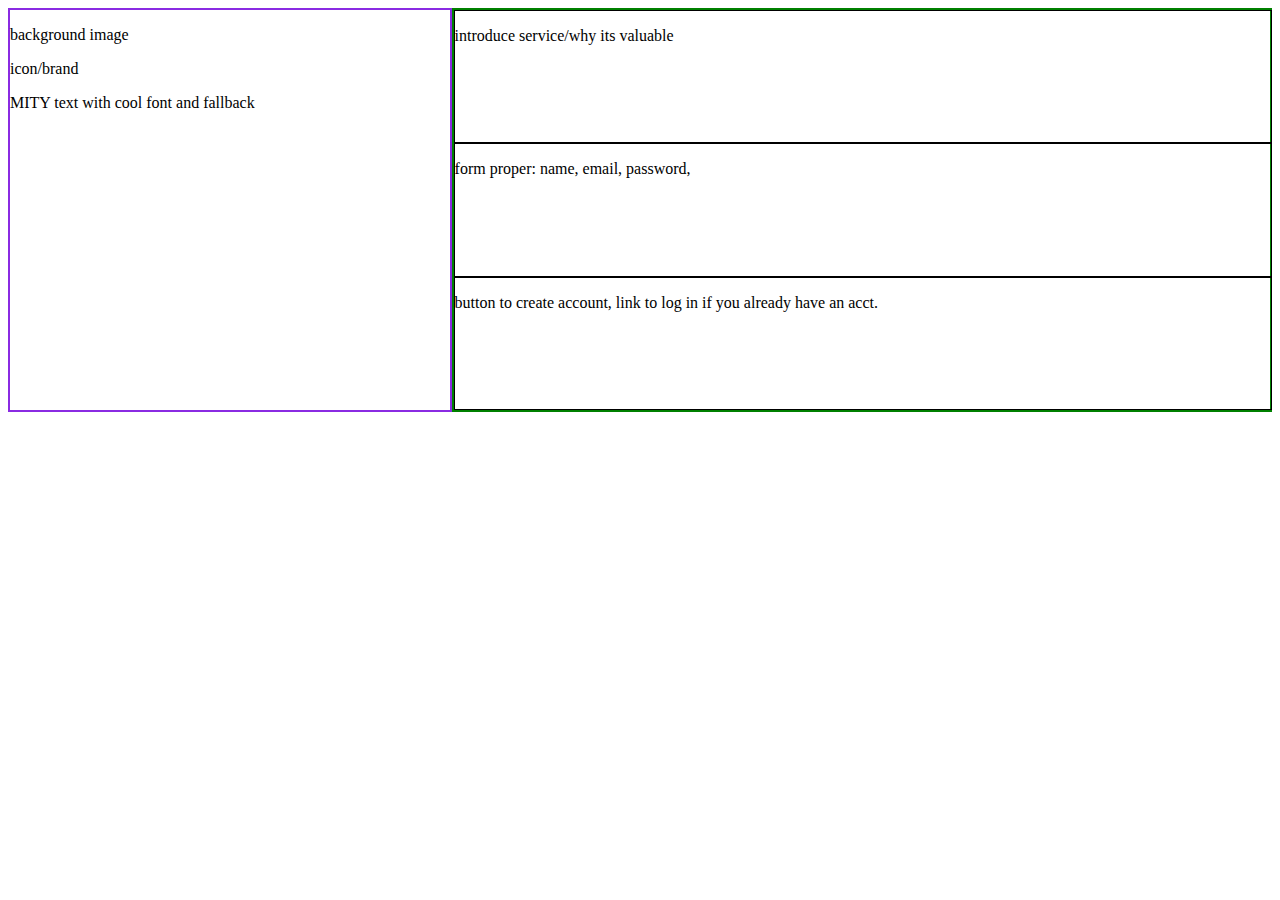
==== index.html @ b8960088 "early stages, simple layout and content ideas" ====
<!DOCTYPE html>
<html lang="en">
<head>
    <meta charset="UTF-8">
    <meta http-equiv="X-UA-Compatible" content="IE=edge">
    <meta name="viewport" content="width=device-width, initial-scale=1.0">
    <link rel="stylesheet" href="style.css">
    <title>Sign-Up Form</title>
</head>
<body>
    <div class="main">
        <div class="sidepanel">
            <p>background image</p>
            <p>icon/brand</p>
            <p>MITY text with cool font and fallback</p>
        </div>
        <div class="panel">
            <div class="row1">
                <p>introduce service/why its valuable</p>
            </div>
            <div class="row2">
                <p>form proper: name, email, password, </p>
            </div>
            <div class="row3">
                <p>button to create account, link to log in if you already have an acct.</p>
            </div>
        </div>
    </div>
</body>
</html>
---- style.css ----
.main {
    display: flex;
}
.sidepanel {
    width: 35%;
    height: 400px;
    border: 2px solid blueviolet;
}
.panel {
    width: 65%;
    height: 400px;
    border: 2px solid green;
    display: flex;
    flex-direction: column;
}
.row1, .row2, .row3 {
    width: 100%;
    height: 33.33%;
    border: 1px solid black;
}
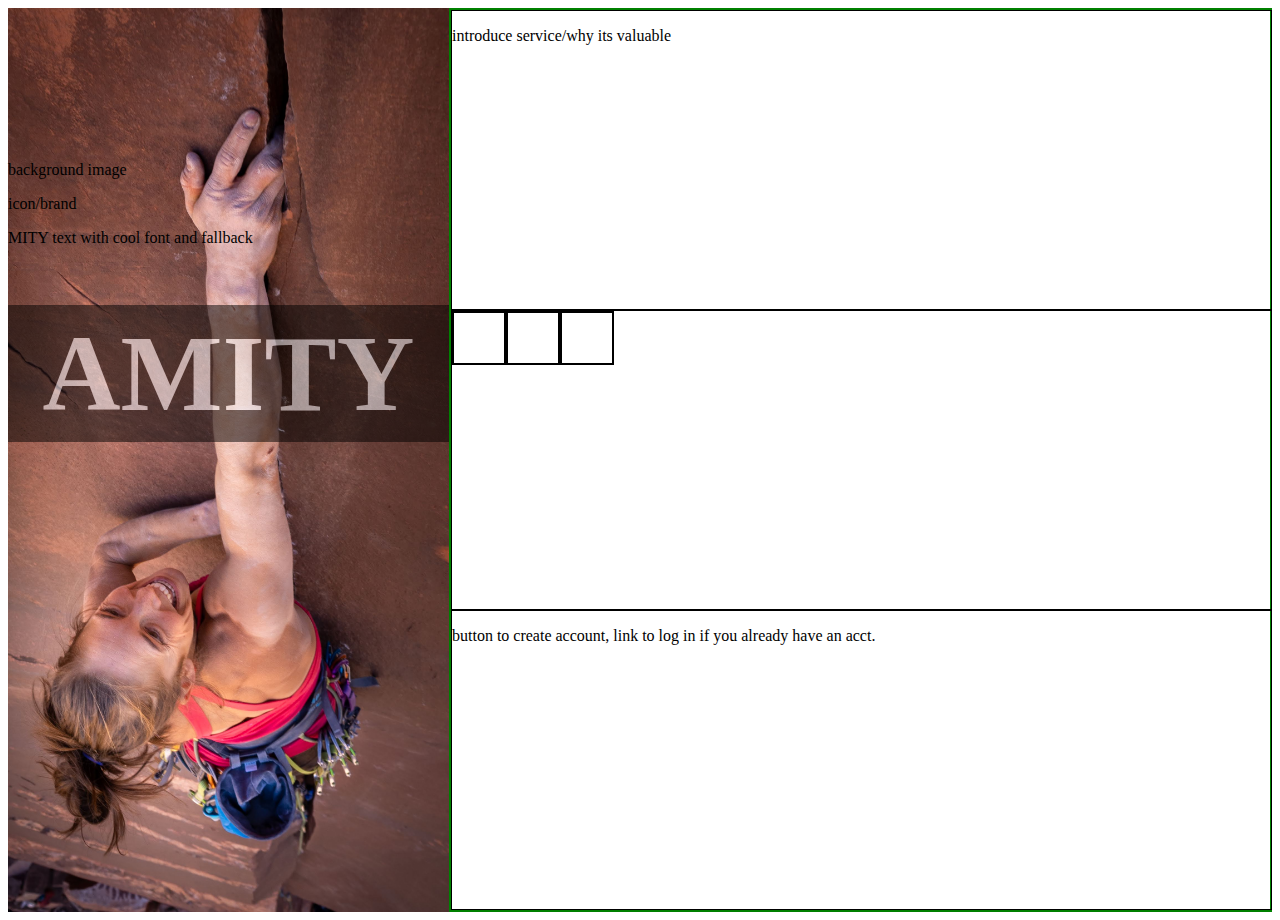
==== commit d034d6f2: "inital layout and content" ====
--- a/index.html
+++ b/index.html
@@ -10,6 +10,9 @@
 <body>
     <div class="main">
         <div class="sidepanel">
+            <div class="namebackground">
+                <div class="name">AMITY</div>
+            </div>
             <p>background image</p>
             <p>icon/brand</p>
             <p>MITY text with cool font and fallback</p>
@@ -19,7 +22,44 @@
                 <p>introduce service/why its valuable</p>
             </div>
             <div class="row2">
-                <p>form proper: name, email, password, </p>
+                <!-- <form action="/my-form-page" method="post"> -->
+                <div class="column1">
+                    <!-- <h2>Let's do it!</h2>
+                    <label for="firstname">
+                        <span>First Name: </span>
+                        <strong><abbr title="required">*</abbr></strong>
+                    </label>
+                    <input type="text" id="firstname" name="firstname">
+                    <label for="email">
+                        <span>Email</span>
+                        <strong><abbr title="required">*</abbr></strong>
+                    </label>
+                    <input type="email" id="email" name="email">
+                    <label for="password">
+                        <span>Password</span>
+                    </label>
+                    <input type="password" id="password" name="password"> -->
+                </div>
+                <div class="column2">
+                    <!-- <label for="lastname">
+                        <span>Last Name: </span>
+                        <strong><abbr title="required">*</abbr></strong>
+                    </label>
+                    <input type="text" id="lastname" name="lastname">
+                    <label for="phonenumber">
+                        <span>Phone Number</span>
+                    </label>
+                    <input type="tel" id="phonenumber" name="phonenumber">
+                    <label for="passwordconf">
+                        <span>Confirm Password</span>
+                    <input type="password" id="[asswordconf" name="passwordconf"
+                    </label> -->
+                </div>
+                <div class="column3">
+                <!-- blank -->
+                    
+                </div>
+                <!-- </form> -->
             </div>
             <div class="row3">
                 <p>button to create account, link to log in if you already have an acct.</p>
--- a/style.css
+++ b/style.css
@@ -3,12 +3,30 @@
 }
 .sidepanel {
     width: 35%;
-    height: 400px;
-    border: 2px solid blueviolet;
+    background-image: url(images/Asillyrabbit.jpg);
+    background-repeat: no-repeat;
+    background-size: cover;
+    background-position: 25%;
+}
+.namebackground {
+    height: 15vh;
+    border: 1px solid black;
+    background-color: black;
+    opacity: 0.5;
+    position: relative;
+    top: 33vh;
+    display: flex;
+    justify-content: center;
+    align-items: center;
+}
+.name {
+    font-size: 12vh;
+    font-weight: 600;
+    color: aliceblue;
 }
 .panel {
     width: 65%;
-    height: 400px;
+    height: 100vh;
     border: 2px solid green;
     display: flex;
     flex-direction: column;
@@ -17,4 +35,15 @@
     width: 100%;
     height: 33.33%;
     border: 1px solid black;
+}
+.row2 {
+    display: flex;
+    flex-direction: row;
+}
+.column1, .column2, .column3 {
+    border: 2px solid black;
+    height: 50px;
+    width: 50px;
+    /* display: flex;
+    flex-direction: row; */
 }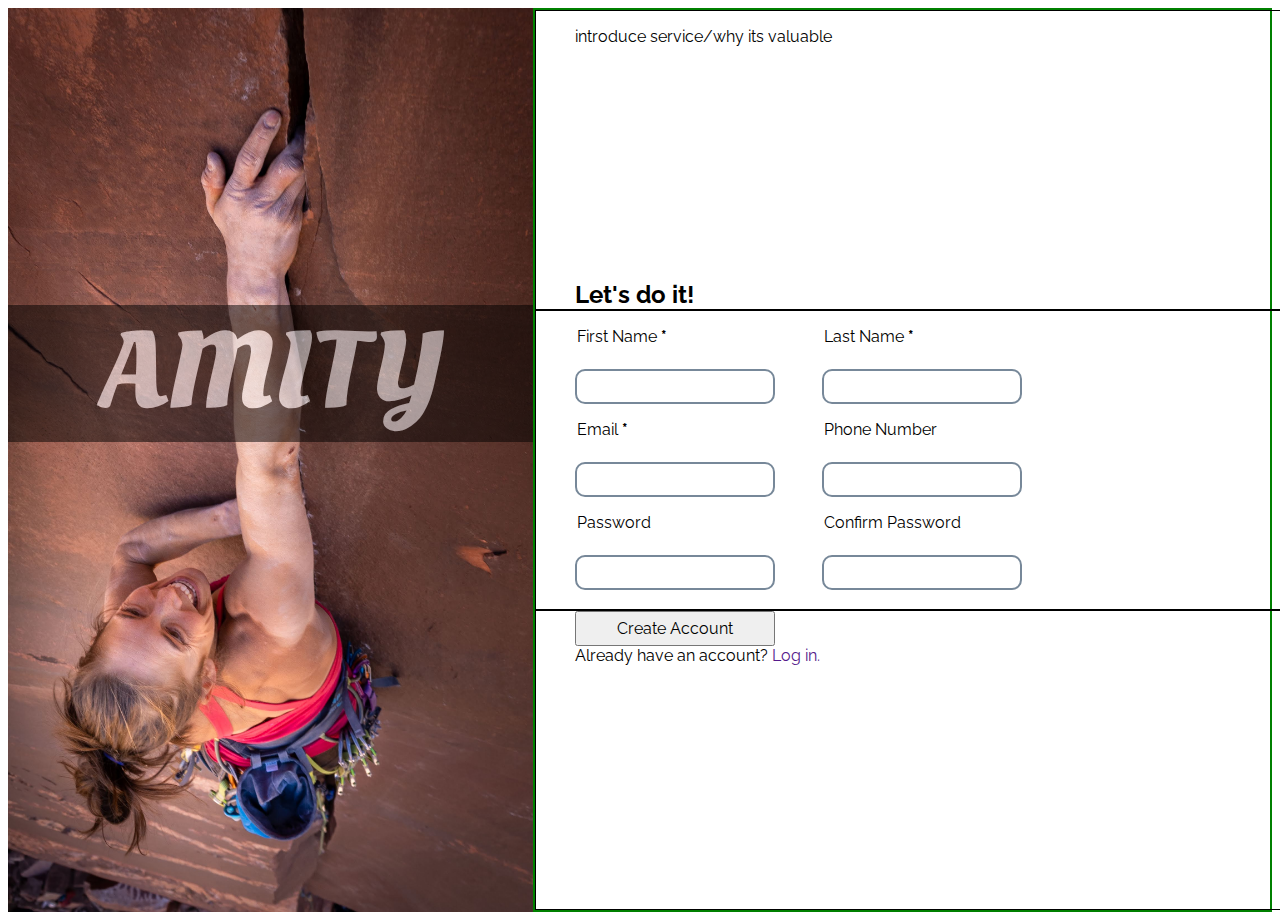
==== commit c858991a: "improved form layout/display, added fonts" ====
--- a/index.html
+++ b/index.html
@@ -5,6 +5,9 @@
     <meta http-equiv="X-UA-Compatible" content="IE=edge">
     <meta name="viewport" content="width=device-width, initial-scale=1.0">
     <link rel="stylesheet" href="style.css">
+    <link rel="preconnect" href="https://fonts.googleapis.com">
+<link rel="preconnect" href="https://fonts.gstatic.com" crossorigin>
+<link href="https://fonts.googleapis.com/css2?family=Oleo+Script:wght@400;700&family=Raleway:wght@300;500;800&display=swap" rel="stylesheet"> 
     <title>Sign-Up Form</title>
 </head>
 <body>
@@ -13,56 +16,66 @@
             <div class="namebackground">
                 <div class="name">AMITY</div>
             </div>
-            <p>background image</p>
-            <p>icon/brand</p>
-            <p>MITY text with cool font and fallback</p>
         </div>
         <div class="panel">
             <div class="row1">
                 <p>introduce service/why its valuable</p>
+                <div class="headline">
+                    <h2>Let's do it!</h2>
+                </div>
             </div>
             <div class="row2">
-                <!-- <form action="/my-form-page" method="post"> -->
-                <div class="column1">
-                    <!-- <h2>Let's do it!</h2>
+                <form action="/my-form-page" method="post">
+                <div class="block">
+                    <div class="column1">
                     <label for="firstname">
-                        <span>First Name: </span>
-                        <strong><abbr title="required">*</abbr></strong>
+                        <span>First Name</span>
+                        <strong><abbr title="Required">*</abbr></strong>
                     </label>
-                    <input type="text" id="firstname" name="firstname">
+                    <br>
+                    <input type="text" id="firstname" name="firstname"n required>
                     <label for="email">
                         <span>Email</span>
-                        <strong><abbr title="required">*</abbr></strong>
+                        <strong><abbr title="Required">*</abbr></strong>
                     </label>
-                    <input type="email" id="email" name="email">
+                    <br>
+                    <input type="email" id="email" name="email" required>
                     <label for="password">
                         <span>Password</span>
                     </label>
-                    <input type="password" id="password" name="password"> -->
+                    <br>
+                    <input type="password" id="password" name="password">
                 </div>
                 <div class="column2">
-                    <!-- <label for="lastname">
-                        <span>Last Name: </span>
-                        <strong><abbr title="required">*</abbr></strong>
+                    <label for="lastname">
+                        <span>Last Name</span>
+                        <strong><abbr title="Required">*</abbr></strong>
                     </label>
-                    <input type="text" id="lastname" name="lastname">
+                    <br>
+                    <input type="text" id="lastname" name="lastname" required>
                     <label for="phonenumber">
                         <span>Phone Number</span>
                     </label>
+                    <br>
                     <input type="tel" id="phonenumber" name="phonenumber">
                     <label for="passwordconf">
                         <span>Confirm Password</span>
-                    <input type="password" id="[asswordconf" name="passwordconf"
-                    </label> -->
+                    </label>
+                    <br>
+                    <input type="password" id="passwordconf" name="passwordconf">
+                </div>
                 </div>
                 <div class="column3">
                 <!-- blank -->
                     
                 </div>
-                <!-- </form> -->
+                </form>
             </div>
             <div class="row3">
-                <p>button to create account, link to log in if you already have an acct.</p>
+                <div class="btn">
+                    <button>Create Account</button>
+                </div>
+                <div>Already have an account? <a href="" target="_blank" title="Log in page">Log in.</a></div>
             </div>
         </div>
     </div>
--- a/style.css
+++ b/style.css
@@ -2,7 +2,7 @@
     display: flex;
 }
 .sidepanel {
-    width: 35%;
+    width: 42%;
     background-image: url(images/Asillyrabbit.jpg);
     background-repeat: no-repeat;
     background-size: cover;
@@ -20,12 +20,14 @@
     align-items: center;
 }
 .name {
+    font-family: "Oleo Script", Georgia, 'Times New Roman', Times, serif;
     font-size: 12vh;
     font-weight: 600;
     color: aliceblue;
 }
 .panel {
-    width: 65%;
+    font-family: "Raleway", Georgia, 'Times New Roman', Times, serif;
+    width: 58vw;
     height: 100vh;
     border: 2px solid green;
     display: flex;
@@ -33,17 +35,70 @@
 }
 .row1, .row2, .row3 {
     width: 100%;
-    height: 33.33%;
+    height: calc(100vh / 3);
     border: 1px solid black;
+    padding-left: 3vw;
+}
+.row1 {
+    display: flex;
+    flex-direction: column;
+    justify-content: space-between;
 }
 .row2 {
+    min-height: 220px;
     display: flex;
     flex-direction: row;
 }
-.column1, .column2, .column3 {
-    border: 2px solid black;
-    height: 50px;
-    width: 50px;
-    /* display: flex;
-    flex-direction: row; */
+h2 {
+    margin: 0;
+    padding: 0;
+}
+.block {
+    display: flex;
+    justify-content: space-between;
+    align-items: center;
+}
+.column1, .column2 {
+    width: calc(58vw / 3);
+    display: flex;
+    flex-direction: column;
+    justify-content: space-between;
+    margin-top: 8px;
+}
+input, label, select, button {
+    font-family: inherit;
+    font-size: 100%;
+    width: 200px;
+    height: 35px;
+    padding: 2px;
+    margin: 0;
+    margin-left: 0;
+    box-sizing: border-box;
+}
+input {
+    margin-top: -10px;
+    margin-bottom: 14px;
+    border: 2px solid lightslategray;
+    border-radius: 10px;
+}
+form {
+    display: flex;
+}
+abbr {
+    text-decoration: none;
+}
+a {
+    text-decoration: none;
+}
+a:link {
+
+}
+a:visited {
+
+}
+a:hover {
+
+}
+a:active {
+
 }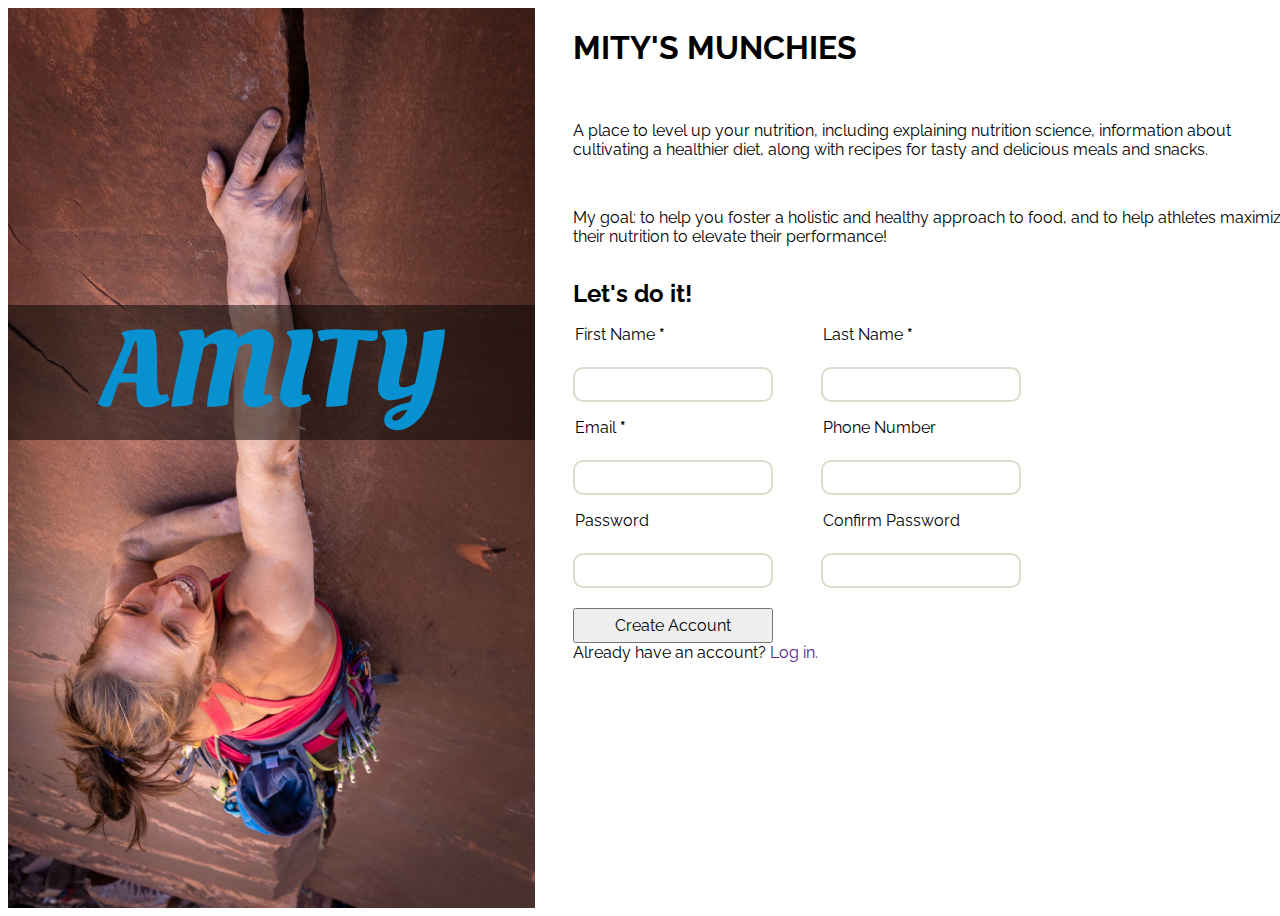
==== commit 65e8e5bf: "explored color palette options, wrote introduction" ====
--- a/index.html
+++ b/index.html
@@ -19,7 +19,9 @@
         </div>
         <div class="panel">
             <div class="row1">
-                <p>introduce service/why its valuable</p>
+                <h1 class="munchies">MITY'S MUNCHIES</h1>
+                <p>A place to level up your nutrition, including explaining nutrition science, information about cultivating a healthier diet, along with recipes for tasty and delicious meals and snacks.</p>
+                <p>My goal: to help you foster a holistic and healthy approach to food, and to help athletes maximize their nutrition to elevate their performance!</p>
                 <div class="headline">
                     <h2>Let's do it!</h2>
                 </div>
@@ -73,7 +75,7 @@
             </div>
             <div class="row3">
                 <div class="btn">
-                    <button>Create Account</button>
+                    <button type="submit">Create Account</button>
                 </div>
                 <div>Already have an account? <a href="" target="_blank" title="Log in page">Log in.</a></div>
             </div>
--- a/style.css
+++ b/style.css
@@ -10,9 +10,7 @@
 }
 .namebackground {
     height: 15vh;
-    border: 1px solid black;
-    background-color: black;
-    opacity: 0.5;
+    background-color: rgb(0, 0, 0, 0.5);
     position: relative;
     top: 33vh;
     display: flex;
@@ -22,21 +20,20 @@
 .name {
     font-family: "Oleo Script", Georgia, 'Times New Roman', Times, serif;
     font-size: 12vh;
-    font-weight: 600;
-    color: aliceblue;
+    font-weight: 700;
+    color: #0891d0;
+    opacity: 1;
 }
 .panel {
     font-family: "Raleway", Georgia, 'Times New Roman', Times, serif;
     width: 58vw;
     height: 100vh;
-    border: 2px solid green;
     display: flex;
     flex-direction: column;
 }
 .row1, .row2, .row3 {
     width: 100%;
     height: calc(100vh / 3);
-    border: 1px solid black;
     padding-left: 3vw;
 }
 .row1 {
@@ -68,6 +65,7 @@
 input, label, select, button {
     font-family: inherit;
     font-size: 100%;
+    color: black;
     width: 200px;
     height: 35px;
     padding: 2px;
@@ -78,7 +76,7 @@
 input {
     margin-top: -10px;
     margin-bottom: 14px;
-    border: 2px solid lightslategray;
+    border: 2px solid #dddbcb;
     border-radius: 10px;
 }
 form {
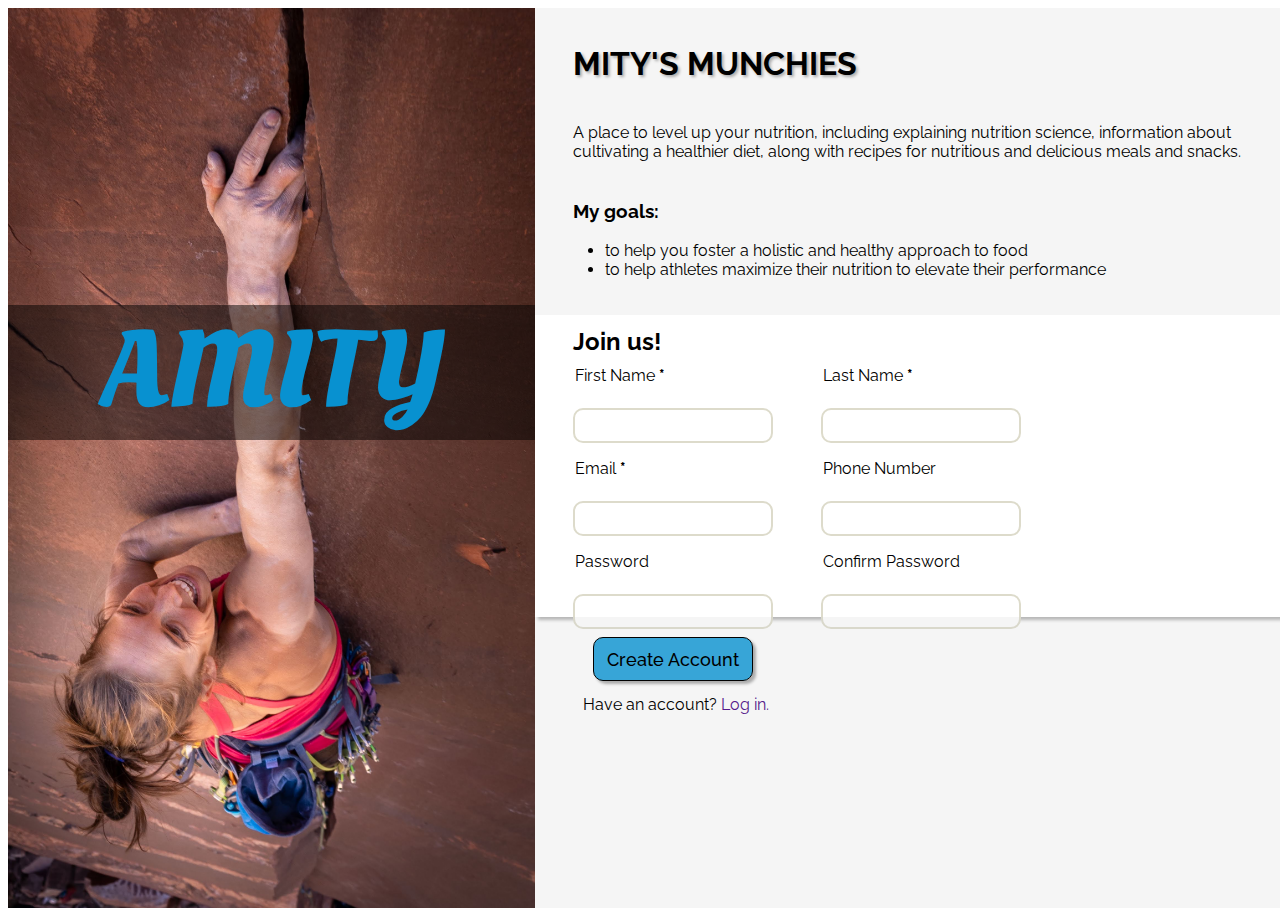
==== commit dc74fc91: "updated text content, form styling, color palette" ====
--- a/index.html
+++ b/index.html
@@ -20,13 +20,16 @@
         <div class="panel">
             <div class="row1">
                 <h1 class="munchies">MITY'S MUNCHIES</h1>
-                <p>A place to level up your nutrition, including explaining nutrition science, information about cultivating a healthier diet, along with recipes for tasty and delicious meals and snacks.</p>
-                <p>My goal: to help you foster a holistic and healthy approach to food, and to help athletes maximize their nutrition to elevate their performance!</p>
-                <div class="headline">
-                    <h2>Let's do it!</h2>
-                </div>
+                <p>A place to level up your nutrition, including explaining nutrition science, information about cultivating a healthier diet, along with recipes for nutritious and delicious meals and snacks.</p>
+                <p><h3>My goals:</h3>
+                    <ul>
+                        <li>to help you foster a holistic and healthy approach to food</li>
+                        <li>to help athletes maximize their nutrition to elevate their performance</li>
+                    </ul>
+                </p>
             </div>
             <div class="row2">
+                <div class="join"><h2>Join us!</h2></div>
                 <form action="/my-form-page" method="post">
                 <div class="block">
                     <div class="column1">
@@ -77,7 +80,7 @@
                 <div class="btn">
                     <button type="submit">Create Account</button>
                 </div>
-                <div>Already have an account? <a href="" target="_blank" title="Log in page">Log in.</a></div>
+                <div class="account">Have an account? <a href="" target="_blank" title="Log in page">Log in.</a></div>
             </div>
         </div>
     </div>
--- a/style.css
+++ b/style.css
@@ -40,15 +40,40 @@
     display: flex;
     flex-direction: column;
     justify-content: space-between;
+    background-color: rgb(204, 204, 206, 0.2);
+    padding-bottom: 16px;
 }
-.row2 {
-    min-height: 220px;
+h1 {
+    padding-top: 16px;
+    text-shadow:  2px 2px 3px rgb(0, 0, 0, 0.3);;
+}
+h3 {
+    padding: 0;
+    margin: 0;
+}
+p {
+    padding: 0;
+    margin: 0;
+}
+ul, li {
+    padding: 0;
+    margin: 0;
+    margin-left: 16px;
+}
+.row2{
+    min-height: 240px;
     display: flex;
-    flex-direction: row;
+    flex-direction: column;
+    padding-bottom: 12px;
+    box-shadow: 3px 3px 3px rgb(0, 0, 0, 0.3);
+}
+.row3 {
+    background-color: rgb(204, 204, 206, 0.2);
 }
 h2 {
     margin: 0;
     padding: 0;
+    padding-top: 12px;
 }
 .block {
     display: flex;
@@ -79,9 +104,34 @@
     border: 2px solid #dddbcb;
     border-radius: 10px;
 }
+input:focus {
+    border:2px solid #0891d0;
+    border-radius: 10px;
+    padding-left: 10px;
+    box-shadow: 3px 3px 3px black;
+}
 form {
     display: flex;
 }
+button {
+    font-weight: 500;
+    font-size: 18px;
+    background-color: rgb(8, 145, 208, 0.8);
+    border: 1px solid #010101;
+    border-radius: 10px;
+    height: 44px;
+    width: 160px;
+    margin: 20px 20px 14px 20px;
+    box-shadow: 3px 3px 3px rgb(0, 0, 0, 0.3);
+}
+button:hover {
+    transform: scale(1.1);
+    cursor: pointer;
+    
+}
+.account {
+    margin-left: 10px;
+ }
 abbr {
     text-decoration: none;
 }
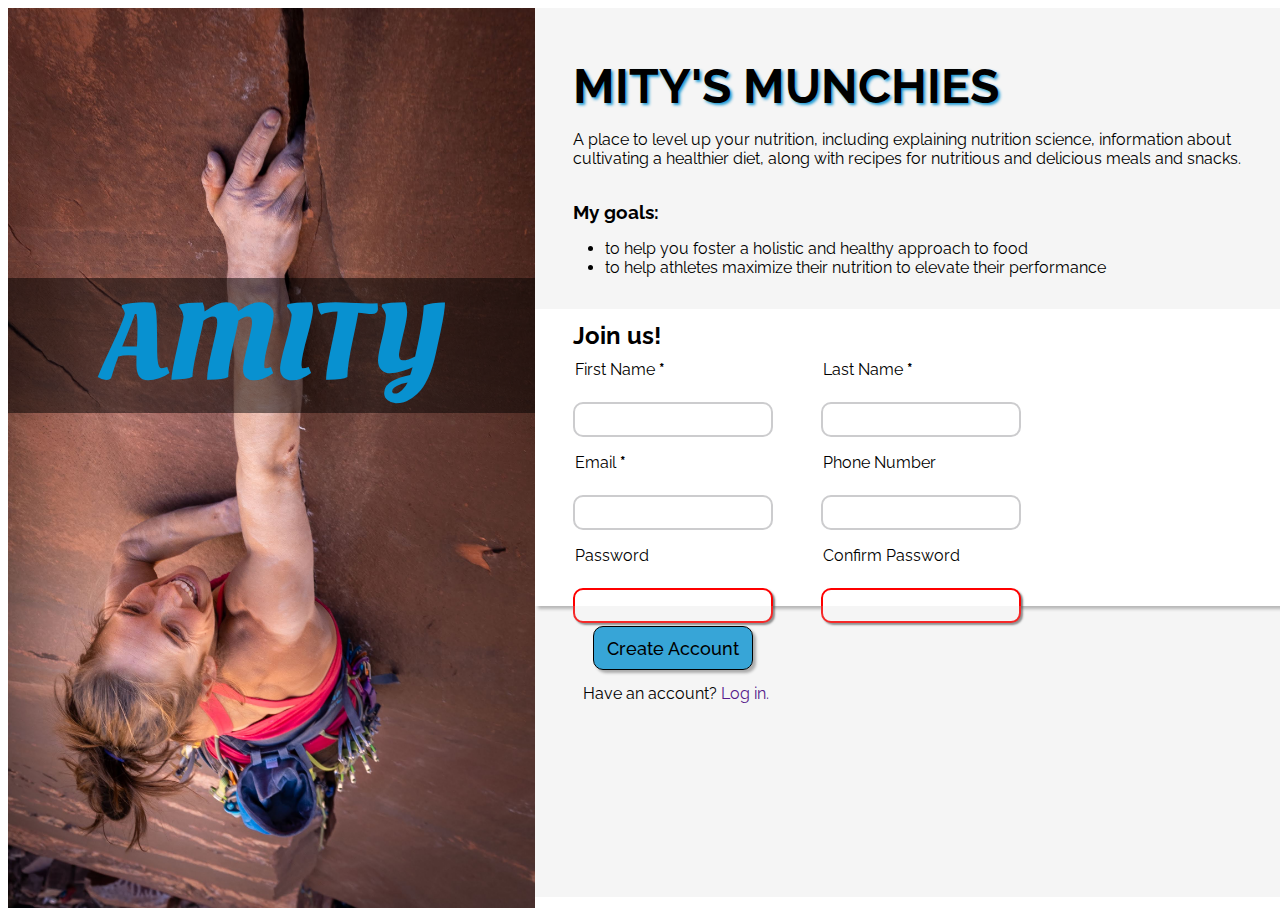
==== commit d17101c5: "added simple invalid class for password" ====
--- a/index.html
+++ b/index.html
@@ -49,7 +49,7 @@
                         <span>Password</span>
                     </label>
                     <br>
-                    <input type="password" id="password" name="password">
+                    <input type="password" id="password" name="password" required>
                 </div>
                 <div class="column2">
                     <label for="lastname">
@@ -67,7 +67,7 @@
                         <span>Confirm Password</span>
                     </label>
                     <br>
-                    <input type="password" id="passwordconf" name="passwordconf">
+                    <input type="password" id="passwordconf" name="passwordconf" required>
                 </div>
                 </div>
                 <div class="column3">
--- a/style.css
+++ b/style.css
@@ -12,7 +12,7 @@
     height: 15vh;
     background-color: rgb(0, 0, 0, 0.5);
     position: relative;
-    top: 33vh;
+    top: 30vh;
     display: flex;
     justify-content: center;
     align-items: center;
@@ -33,7 +33,7 @@
 }
 .row1, .row2, .row3 {
     width: 100%;
-    height: calc(100vh / 3);
+    height: calc(95vh / 3);
     padding-left: 3vw;
 }
 .row1 {
@@ -42,10 +42,14 @@
     justify-content: space-between;
     background-color: rgb(204, 204, 206, 0.2);
     padding-bottom: 16px;
+    min-height: 220px;
 }
 h1 {
-    padding-top: 16px;
-    text-shadow:  2px 2px 3px rgb(0, 0, 0, 0.3);;
+    font-size: 48px;
+    padding-top: 2vh;
+    margin-bottom: 0;
+    text-shadow:  2px 2px 3px rgb(8, 145, 208, 0.9);
+
 }
 h3 {
     padding: 0;
@@ -53,6 +57,7 @@
 }
 p {
     padding: 0;
+    padding-right: 20px;
     margin: 0;
 }
 ul, li {
@@ -61,7 +66,7 @@
     margin-left: 16px;
 }
 .row2{
-    min-height: 240px;
+    min-height: 264px;
     display: flex;
     flex-direction: column;
     padding-bottom: 12px;
@@ -69,6 +74,7 @@
 }
 .row3 {
     background-color: rgb(204, 204, 206, 0.2);
+    padding-bottom: 6px;
 }
 h2 {
     margin: 0;
@@ -101,17 +107,24 @@
 input {
     margin-top: -10px;
     margin-bottom: 14px;
-    border: 2px solid #dddbcb;
+    border: 2px solid rgb(204, 204, 206);
     border-radius: 10px;
 }
 input:focus {
-    border:2px solid #0891d0;
+    border: 1.5px solid #0891d0;
     border-radius: 10px;
     padding-left: 10px;
     box-shadow: 3px 3px 3px black;
 }
 form {
     display: flex;
+}
+input[type="password"]:valid {
+    border: 2px solid rgb(3, 192, 44);
+}
+input[type="password"]:invalid {
+    border: 2px solid red;
+    box-shadow: 2px 2px 2px rgb(0 ,0, 0, 0.5);
 }
 button {
     font-weight: 500;
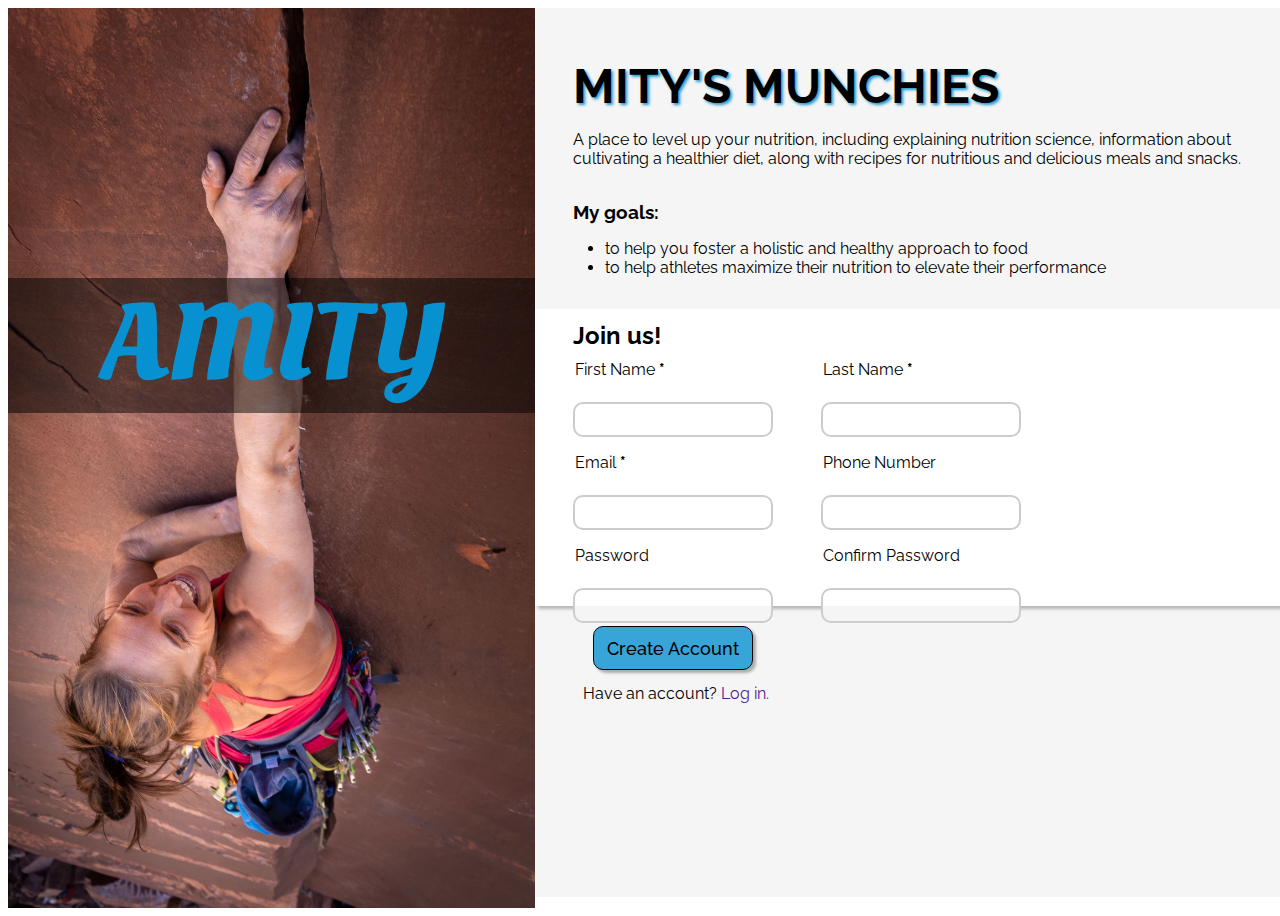
==== commit e8d50b40: "learning vanilla js validation, error class" ====
--- a/index.html
+++ b/index.html
@@ -9,6 +9,7 @@
 <link rel="preconnect" href="https://fonts.gstatic.com" crossorigin>
 <link href="https://fonts.googleapis.com/css2?family=Oleo+Script:wght@400;700&family=Raleway:wght@300;500;800&display=swap" rel="stylesheet"> 
     <title>Sign-Up Form</title>
+<!-- <script rel="javascript" src="signup.js" defer></script> -->
 </head>
 <body>
     <div class="main">
@@ -49,7 +50,8 @@
                         <span>Password</span>
                     </label>
                     <br>
-                    <input type="password" id="password" name="password" required>
+                    <input novalidate type="password" id="password" name="password" required>
+                    <span class="error" aria-live="polite"></span>
                 </div>
                 <div class="column2">
                     <label for="lastname">
@@ -85,4 +87,13 @@
         </div>
     </div>
 </body>
-</html>+</html>
+
+<!-- Notes:
+Need to change layout so that tabbing moves correctly thru the order (firstname, lastname, etc.)
+When error message pops up (for password), it changes layout of column above it.
+Create Account button doesn't do anything..?
+Create password strength check
+Create password conf check
+Style those ^^
+Make sure those checks only run once the user has started to input -->--- a/style.css
+++ b/style.css
@@ -119,13 +119,13 @@
 form {
     display: flex;
 }
-input[type="password"]:valid {
+/* input[type="password"]:valid {
     border: 2px solid rgb(3, 192, 44);
 }
 input[type="password"]:invalid {
     border: 2px solid red;
     box-shadow: 2px 2px 2px rgb(0 ,0, 0, 0.5);
-}
+} */
 button {
     font-weight: 500;
     font-size: 18px;
@@ -151,7 +151,19 @@
 a {
     text-decoration: none;
 }
-a:link {
+.error {
+    background-color: red;
+    color: white;
+    font-size: 80%;
+    width: 200px;
+    padding: 0;
+    margin: 0;
+    border-radius: 5px;
+}
+.error.active {
+    padding: 0.3em;
+}
+/* a:link {
 
 }
 a:visited {
@@ -162,4 +174,4 @@
 }
 a:active {
 
-}+} */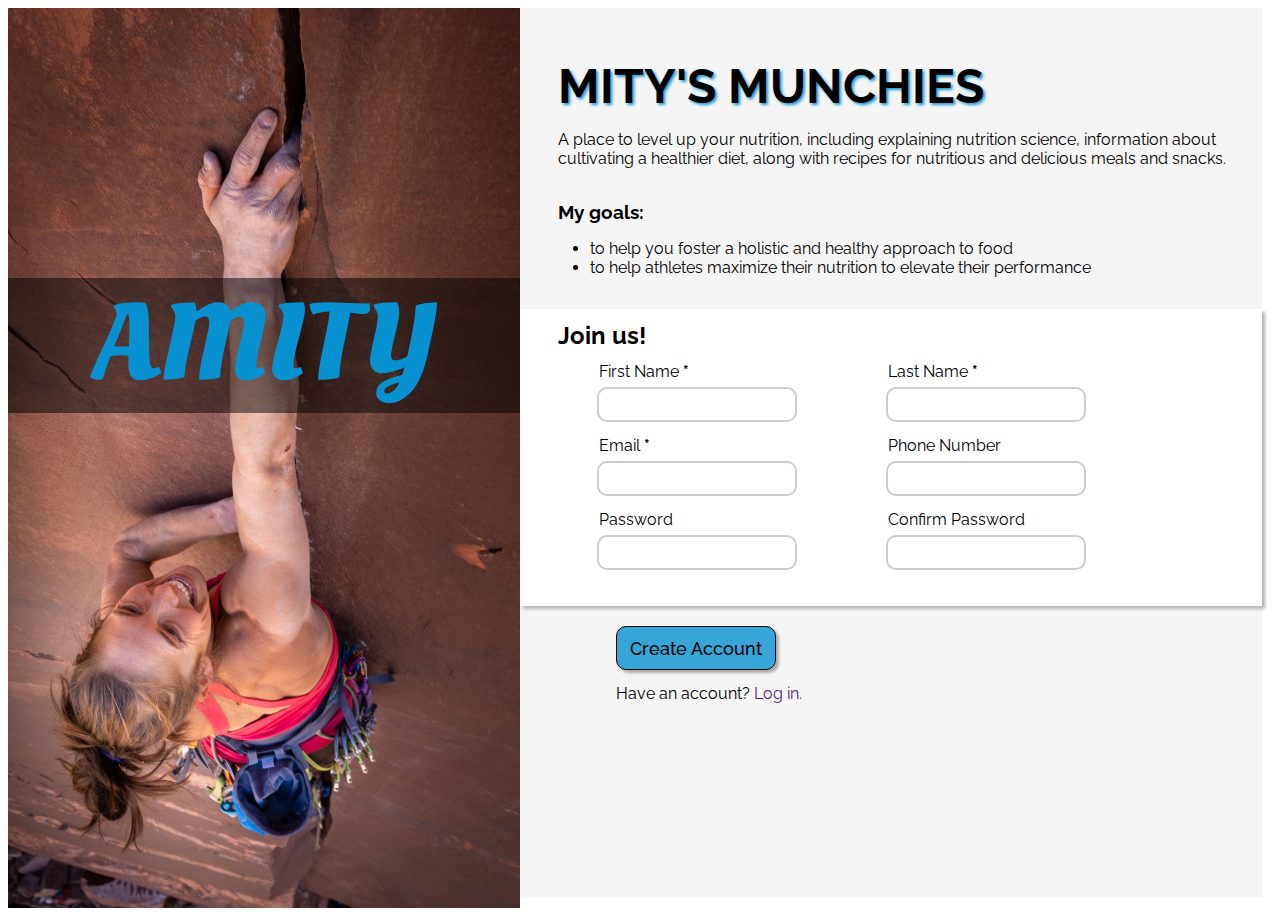
==== commit 22a1ae1d: "changed format so one can tab thru form in correct order" ====
--- a/index.html
+++ b/index.html
@@ -33,49 +33,63 @@
                 <div class="join"><h2>Join us!</h2></div>
                 <form action="/my-form-page" method="post">
                 <div class="block">
-                    <div class="column1">
-                    <label for="firstname">
+                    <div class="formrow1">
+                        <div class="fname">
+                        <label for="firstname">
                         <span>First Name</span>
                         <strong><abbr title="Required">*</abbr></strong>
-                    </label>
-                    <br>
-                    <input type="text" id="firstname" name="firstname"n required>
-                    <label for="email">
+                        </label>
+                        <br>
+                        <input type="text" id="firstname" name="firstname" required>
+                        </div>
+                        <div class="lname">
+                        <label for="lastname">
+                        <span>Last Name</span>
+                        <strong><abbr title="Required">*</abbr></strong>
+                        </label>
+                        <br>
+                        <input type="text" id="lastname" name="lastname" required>
+                        </div>
+                    </div>
+                    <div class="formrow2">
+                        <div class="email">
+                        <label for="email">
                         <span>Email</span>
                         <strong><abbr title="Required">*</abbr></strong>
-                    </label>
-                    <br>
-                    <input type="email" id="email" name="email" required>
-                    <label for="password">
+                        </label>
+                        <br>
+                        <input type="email" id="email" name="email" required>
+                        </div>
+                        <div class="phone">
+                        <label for="phonenumber">
+                        <span>Phone Number</span>
+                        </label>
+                        <br>
+                        <input type="tel" id="phonenumber" name="phonenumber">
+                        </div>
+                    </div>
+                    <div class="formrow3">
+                        <div class="pw">
+                        <label for="password">
                         <span>Password</span>
-                    </label>
-                    <br>
-                    <input novalidate type="password" id="password" name="password" required>
-                    <span class="error" aria-live="polite"></span>
+                        </label>
+                        <br>
+                        <input novalidate type="password" id="password" name="password" required>
+                    <!-- <span class="error" aria-live="polite"></span> -->
+                        </div>
+                        <div class="pwconf">
+                        <label for="passwordconf">
+                        <span>Confirm Password</span>
+                        </label>
+                        <br>
+                        <input type="password" id="passwordconf" name="passwordconf" required>
+                        </div>
+                    </div>
                 </div>
-                <div class="column2">
-                    <label for="lastname">
-                        <span>Last Name</span>
-                        <strong><abbr title="Required">*</abbr></strong>
-                    </label>
-                    <br>
-                    <input type="text" id="lastname" name="lastname" required>
-                    <label for="phonenumber">
-                        <span>Phone Number</span>
-                    </label>
-                    <br>
-                    <input type="tel" id="phonenumber" name="phonenumber">
-                    <label for="passwordconf">
-                        <span>Confirm Password</span>
-                    </label>
-                    <br>
-                    <input type="password" id="passwordconf" name="passwordconf" required>
-                </div>
-                </div>
-                <div class="column3">
+                <!-- <div class="column3"> -->
                 <!-- blank -->
                     
-                </div>
+                <!-- </div> -->
                 </form>
             </div>
             <div class="row3">
--- a/style.css
+++ b/style.css
@@ -2,7 +2,8 @@
     display: flex;
 }
 .sidepanel {
-    width: 42%;
+    min-width: 400px;
+    width: 40vw;
     background-image: url(images/Asillyrabbit.jpg);
     background-repeat: no-repeat;
     background-size: cover;
@@ -26,13 +27,15 @@
 }
 .panel {
     font-family: "Raleway", Georgia, 'Times New Roman', Times, serif;
-    width: 58vw;
+    min-width: 600px;
+    width: 55vw;
     height: 100vh;
     display: flex;
     flex-direction: column;
 }
 .row1, .row2, .row3 {
-    width: 100%;
+    min-width: 600px;
+    width: 55vw;
     height: calc(95vh / 3);
     padding-left: 3vw;
 }
@@ -78,21 +81,37 @@
 }
 h2 {
     margin: 0;
-    padding: 0;
-    padding-top: 12px;
+    padding: 12px 0 12px 0;
 }
-.block {
+/* .block {
     display: flex;
     justify-content: space-between;
     align-items: center;
+} */
+.block {
+    display: flex;
+    flex-direction: column;
 }
-.column1, .column2 {
-    width: calc(58vw / 3);
+.formrow1, .formrow2, .formrow3 {
+    width: 55vw;
+    display: flex;
+}
+.fname, .email, .pw {
+    padding-left: 3vw;
+}
+.lname, .phone, .pwconf {
+    padding-left: 7vw;
+}
+#firstname, #lastname, #email, #phonenumber, #password, #passwordconf {
+    margin-top: 6px;
+}
+/* .column1, .column2 {
+    width: calc(55vw / 3);
     display: flex;
     flex-direction: column;
     justify-content: space-between;
     margin-top: 8px;
-}
+} */
 input, label, select, button {
     font-family: inherit;
     font-size: 100%;
@@ -109,6 +128,9 @@
     margin-bottom: 14px;
     border: 2px solid rgb(204, 204, 206);
     border-radius: 10px;
+}
+input:hover {
+    transform: scale(1.05);
 }
 input:focus {
     border: 1.5px solid #0891d0;
@@ -134,7 +156,7 @@
     border-radius: 10px;
     height: 44px;
     width: 160px;
-    margin: 20px 20px 14px 20px;
+    margin: 20px 20px 14px 4.5vw;
     box-shadow: 3px 3px 3px rgb(0, 0, 0, 0.3);
 }
 button:hover {
@@ -143,7 +165,7 @@
     
 }
 .account {
-    margin-left: 10px;
+    margin-left: 4.5vw;
  }
 abbr {
     text-decoration: none;
